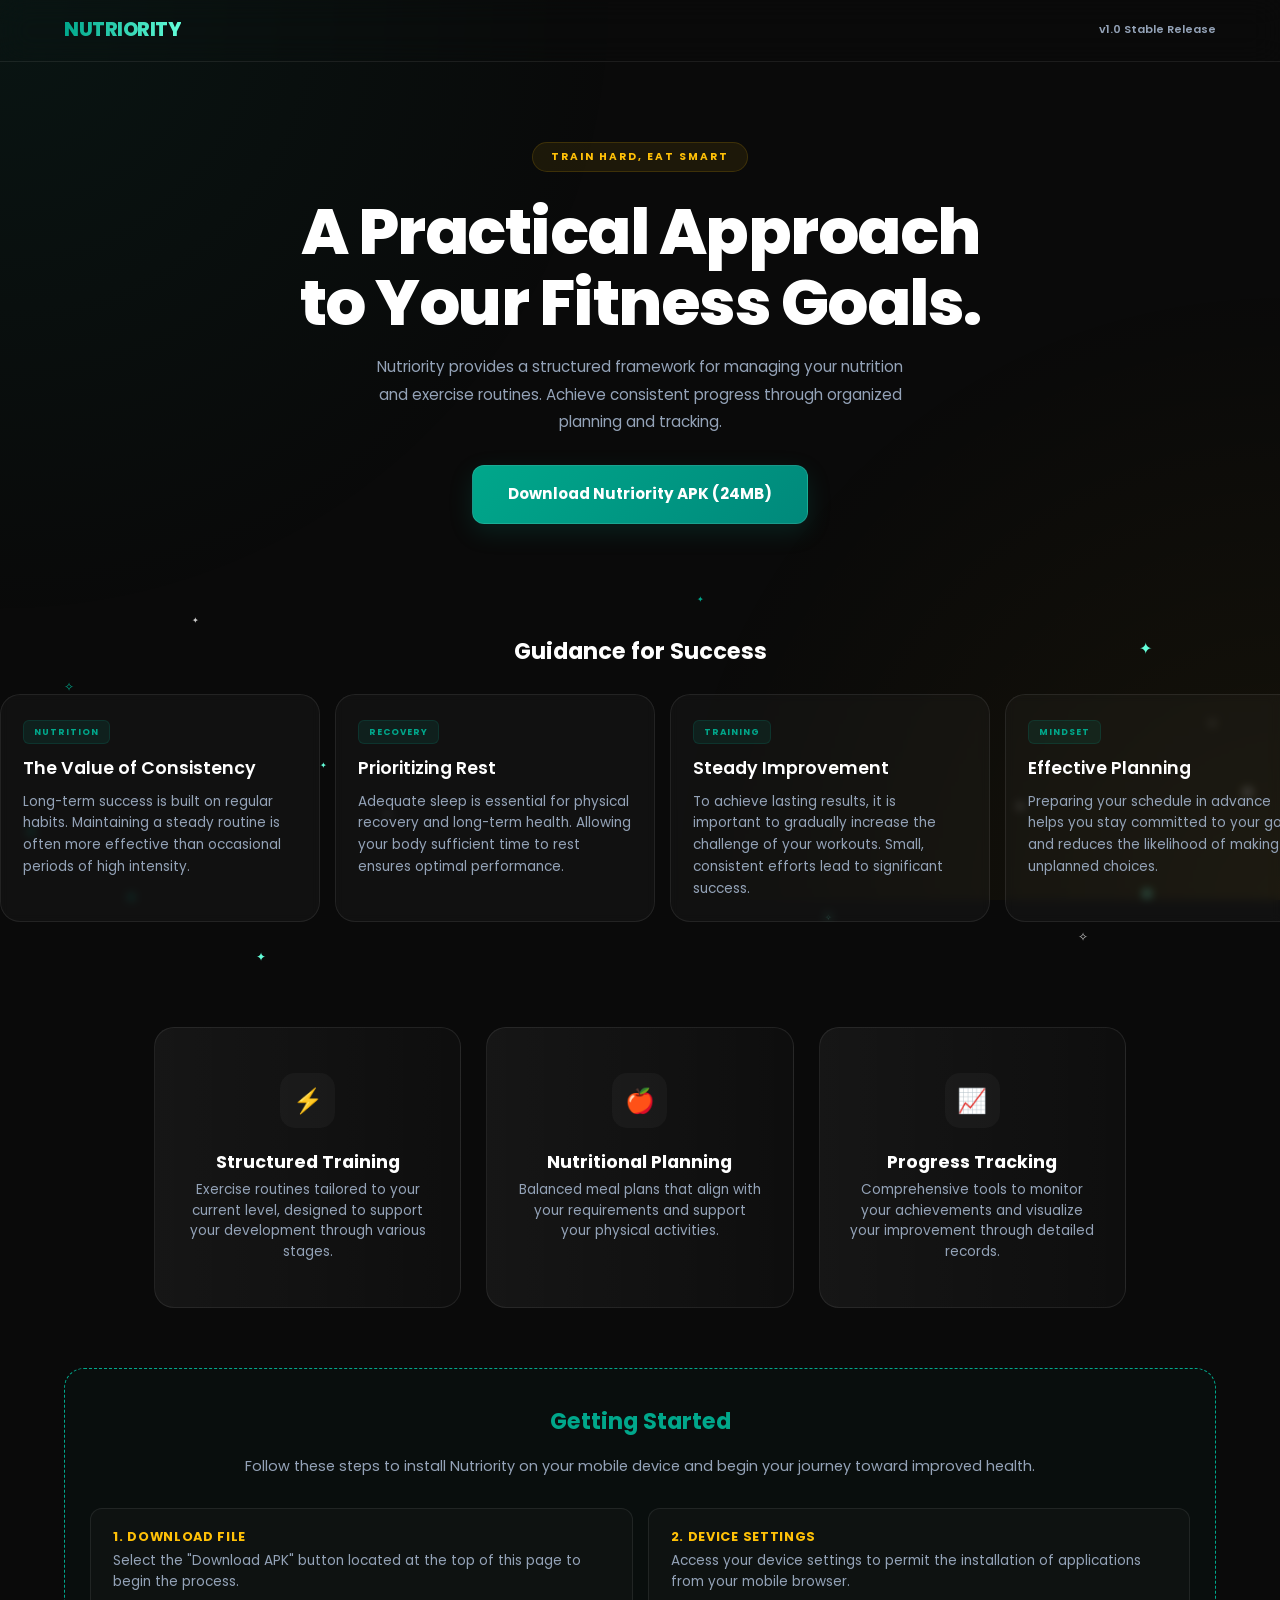
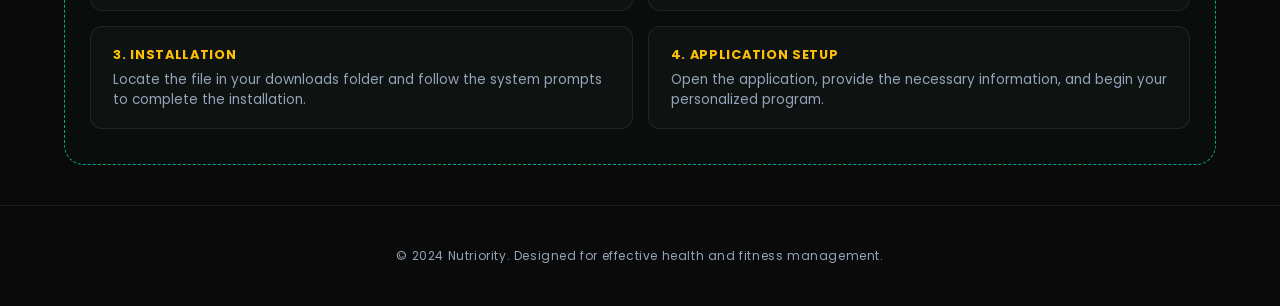
==== admin/index.html @ aab86466 "update" ====
<!DOCTYPE html>
<html lang="en">
<head>
    <meta charset="UTF-8">
    <meta name="viewport" content="width=device-width, initial-scale=1.0">
    <title>Nutriority | Effective Health and Fitness Management</title>
    <link href="https://fonts.googleapis.com/css2?family=Poppins:wght@300;400;500;600;700;800&display=swap" rel="stylesheet">
    <style>
        :root {
            --primary: #00A78B;
            --primary-glow: rgba(0, 167, 139, 0.15);
            --accent: #FFC107;
            --teal: #64ffda;
            --bg: #0A0A0A;
            --card-bg: rgba(255, 255, 255, 0.03);
            --border: rgba(255, 255, 255, 0.08);
            --text-main: #ffffff;
            --text-secondary: #94a3b8;
        }

        @keyframes float {
            0% { transform: translateY(0px); }
            50% { transform: translateY(-8px); }
            100% { transform: translateY(0px); }
        }

        @keyframes pulse-glow {
            0% { box-shadow: 0 0 0 0 rgba(0, 167, 139, 0.4); }
            70% { box-shadow: 0 0 0 15px rgba(0, 167, 139, 0); }
            100% { box-shadow: 0 0 0 0 rgba(0, 167, 139, 0); }
        }

        @keyframes twinkle-stars {
            0%, 100% { opacity: 0.1; transform: scale(0.6) rotate(0deg); }
            50% { opacity: 1; transform: scale(1.1) rotate(20deg); }
        }

        @keyframes scroll {
            0% { transform: translateX(0); }
            100% { transform: translateX(calc(-335px * 4)); }
        }

        * {
            margin: 0;
            padding: 0;
            box-sizing: border-box;
            font-family: 'Poppins', sans-serif;
        }

        body {
            background-color: var(--bg);
            color: var(--text-main);
            overflow-x: hidden;
            line-height: 1.6;
        }

        /* --- Ambient Background --- */
        .glow-overlay {
            position: fixed;
            width: 100vw;
            height: 100vh;
            background:
                radial-gradient(circle at 0% 0%, rgba(0, 167, 139, 0.07) 0%, transparent 40%),
                radial-gradient(circle at 100% 100%, rgba(255, 193, 7, 0.05) 0%, transparent 40%);
            z-index: -1;
            pointer-events: none;
        }

        /* --- Navigation --- */
        nav {
            padding: 15px 5%;
            display: flex;
            justify-content: space-between;
            align-items: center;
            border-bottom: 1px solid var(--border);
            backdrop-filter: blur(15px);
            position: sticky;
            top: 0;
            z-index: 1000;
        }

        .logo {
            font-weight: 800;
            font-size: 1.2rem;
            letter-spacing: -0.5px;
            background: linear-gradient(to right, var(--primary), var(--teal));
            -webkit-background-clip: text;
            -webkit-text-fill-color: transparent;
        }

        /* --- Hero Section --- */
        .hero {
            padding: 80px 5% 50px;
            text-align: center;
        }

        .motto {
            display: inline-block;
            padding: 6px 18px;
            background: rgba(255, 193, 7, 0.08);
            color: var(--accent);
            border-radius: 50px;
            font-size: 0.65rem;
            font-weight: 700;
            text-transform: uppercase;
            letter-spacing: 2px;
            margin-bottom: 25px;
            border: 1px solid rgba(255, 193, 7, 0.15);
            animation: float 4s ease-in-out infinite;
        }

        h1 {
            font-size: clamp(2.2rem, 10vw, 4rem);
            line-height: 1.1;
            margin-bottom: 15px;
            font-weight: 800;
            letter-spacing: -1.5px;
        }

        .hero p {
            color: var(--text-secondary);
            max-width: 550px;
            margin: 0 auto 30px;
            font-size: 0.95rem;
            padding: 0 10px;
            line-height: 1.8;
        }

        .cta-btn {
            background: linear-gradient(135deg, var(--primary), #00897B);
            color: white;
            padding: 16px 35px;
            border-radius: 12px;
            text-decoration: none;
            font-weight: 700;
            font-size: 0.95rem;
            transition: 0.4s cubic-bezier(0.175, 0.885, 0.32, 1.275);
            display: inline-block;
            box-shadow: 0 8px 25px var(--primary-glow);
            border: 1px solid rgba(255,255,255,0.1);
            animation: pulse-glow 2s infinite;
        }

        .cta-btn:hover {
            transform: translateY(-3px);
            animation: none;
        }

        /* --- Tips Carousel --- */
        .carousel-section {
            position: relative;
            padding: 40px 0;
            overflow: hidden;
        }

        .section-header {
            text-align: center;
            margin-top: 20px;
            padding: 0 5%;
        }

        .carousel-container {
            padding: 25px 0;
            display: flex;
            position: relative;
            width: 100%;
        }

        .carousel-track {
            display: flex;
            gap: 15px;
            animation: scroll 30s linear infinite;
            width: max-content;
        }

        /* Only pause on devices that support proper hover (desktops) to avoid "sticky hover" bugs on mobile */
        @media (hover: hover) {
            .carousel-container:hover .carousel-track {
                animation-play-state: paused;
            }
        }

        .tip-card {
            background: var(--card-bg);
            border: 1px solid var(--border);
            padding: 22px;
            border-radius: 20px;
            width: 320px;
            flex-shrink: 0;
            transition: 0.3s;
            backdrop-filter: blur(5px);
            position: relative;
            z-index: 2;
        }

        .tip-tag {
            display: inline-block;
            padding: 4px 10px;
            background: rgba(0, 167, 139, 0.1);
            color: var(--primary);
            border-radius: 6px;
            font-size: 0.55rem;
            font-weight: 700;
            text-transform: uppercase;
            letter-spacing: 1px;
            margin-bottom: 10px;
            border: 1px solid rgba(0, 167, 139, 0.15);
        }

        .tip-card h3 {
            margin-bottom: 8px;
            font-size: 1.1rem;
            font-weight: 600;
        }

        .tip-card p {
            font-size: 0.85rem;
            color: var(--text-secondary);
            line-height: 1.6;
        }

        /* Shimmering Stars Styling */
        .shimmer-star {
            position: absolute;
            font-size: 12px;
            color: rgba(255, 255, 255, 0.8);
            animation: twinkle-stars 3s infinite ease-in-out;
            pointer-events: none;
            z-index: 1;
            user-select: none;
        }

        .shimmer-star.green { color: var(--primary); }
        .shimmer-star.teal { color: var(--teal); }
        .shimmer-star.small { font-size: 8px; }
        .shimmer-star.large { font-size: 16px; }

        /* --- Features Grid (Steady) --- */
        .grid {
            display: flex;
            flex-direction: column;
            gap: 15px;
            padding: 40px 5% 60px;
            max-width: 600px;
            margin: 0 auto;
        }

        .feature-item {
            display: flex;
            align-items: center;
            padding: 22px 25px;
            background: linear-gradient(90deg, rgba(255,255,255,0.05) 0%, rgba(255,255,255,0.02) 100%);
            border-radius: 20px;
            border: 1px solid var(--border);
            text-align: left;
            transition: all 0.3s ease;
            gap: 20px;
        }

        .feature-item:hover {
            border-color: var(--primary);
            background: rgba(0, 167, 139, 0.05);
            transform: translateX(5px);
        }

        .icon-wrapper {
            flex-shrink: 0;
            width: 55px;
            height: 55px;
            display: flex;
            align-items: center;
            justify-content: center;
            border-radius: 15px;
            background: rgba(255, 255, 255, 0.03);
            border: none;
            font-size: 1.5rem;
        }

        .feature-text h3 {
            font-size: 1.1rem;
            font-weight: 700;
            margin-bottom: 4px;
        }

        .feature-text p {
            font-size: 0.85rem;
            color: var(--text-secondary);
            line-height: 1.5;
        }

        /* --- Installation Instruction --- */
        .install-instruction {
            background: rgba(0, 167, 139, 0.03);
            border: 1px dashed var(--primary);
            border-radius: 20px;
            padding: 35px 25px;
            margin: 0 5% 40px;
            text-align: center;
        }

        .install-instruction h2 {
            margin-bottom: 15px;
            font-size: 1.4rem;
            font-weight: 700;
            color: var(--primary);
        }

        .install-instruction > p {
            font-size: 0.9rem;
            color: var(--text-secondary);
            margin-bottom: 30px;
            line-height: 1.6;
        }

        .install-steps {
            display: flex;
            flex-direction: column;
            gap: 12px;
            text-align: left;
        }

        .install-step-item {
            padding: 18px 22px;
            background: rgba(255,255,255,0.02);
            border-radius: 12px;
            border: 1px solid var(--border);
            display: flex;
            flex-direction: column;
        }

        .install-step-item b {
            color: var(--accent);
            display: block;
            margin-bottom: 4px;
            font-size: 0.8rem;
            text-transform: uppercase;
            letter-spacing: 0.7px;
        }

        .install-step-item p {
            font-size: 0.85rem;
            line-height: 1.5;
            color: var(--text-secondary);
        }

        footer {
            padding: 40px 5%;
            text-align: center;
            border-top: 1px solid var(--border);
            font-size: 0.75rem;
            color: var(--text-secondary);
            letter-spacing: 0.6px;
        }

        /* Desktop Adjustments */
        @media (min-width: 769px) {
            .grid {
                flex-direction: row;
                max-width: 1100px;
                gap: 25px;
            }
            .feature-item {
                flex-direction: column;
                text-align: center;
                flex: 1;
                padding: 45px 30px;
            }
            .install-steps {
                display: grid;
                grid-template-columns: repeat(2, 1fr);
                gap: 15px;
            }
        }
    </style>
</head>
<body>

<div class="glow-overlay"></div>

<nav>
    <div class="logo">NUTRIORITY</div>
    <div style="font-size: 0.7rem; color: var(--text-secondary); font-weight: 600;">v1.0 Stable Release</div>
</nav>

<header class="hero">
    <span class="motto">Train Hard, Eat Smart</span>
    <h1>A Practical Approach<br>to Your Fitness Goals.</h1>
    <p>Nutriority provides a structured framework for managing your nutrition and exercise routines. Achieve consistent progress through organized planning and tracking.</p>
    <a href="#" class="cta-btn">Download Nutriority APK (24MB)</a>
</header>

<section class="carousel-section">
    <div class="section-header">
        <h2 style="font-weight: 700; font-size: 1.4rem;">Guidance for Success</h2>
    </div>

    <!-- Cool-toned Shimmering Star Field around Carousel -->
    <span class="shimmer-star small" style="top: 10%; left: 15%; animation-delay: 0.1s;">✦</span>
    <span class="shimmer-star green" style="top: 25%; left: 5%; animation-delay: 0.7s;">✧</span>
    <span class="shimmer-star large teal" style="top: 15%; right: 10%; animation-delay: 1.2s;">✦</span>
    <span class="shimmer-star small" style="top: 35%; right: 5%; animation-delay: 0.3s;">✧</span>
    <span class="shimmer-star green small" style="bottom: 20%; left: 10%; animation-delay: 2.1s;">✦</span>
    <span class="shimmer-star" style="bottom: 10%; right: 15%; animation-delay: 0.9s;">✧</span>
    <span class="shimmer-star teal" style="bottom: 5%; left: 20%; animation-delay: 1.5s;">✦</span>
    <span class="shimmer-star large white" style="top: 50%; right: 2%; animation-delay: 0.5s;">✧</span>
    <span class="shimmer-star small teal" style="top: 45%; left: 25%; animation-delay: 1.8s;">✦</span>
    <span class="shimmer-star green" style="top: 60%; left: 2%; animation-delay: 1.3s;">✧</span>
    <span class="shimmer-star small white" style="top: 55%; right: 20%; animation-delay: 2.5s;">✦</span>
    <span class="shimmer-star teal small" style="bottom: 15%; right: 35%; animation-delay: 0.4s;">✧</span>
    <span class="shimmer-star green small" style="top: 5%; right: 45%; animation-delay: 1.1s;">✦</span>
    <span class="shimmer-star small white" style="bottom: 40%; left: 30%; animation-delay: 0.6s;">✧</span>
    <span class="shimmer-star teal" style="top: 75%; right: 10%; animation-delay: 1.7s;">✦</span>
    
    <div class="carousel-container">
        <div class="carousel-track">
            <!-- Set 1 -->
            <div class="tip-card">
                <span class="tip-tag">Nutrition</span>
                <h3>The Value of Consistency</h3>
                <p>Long-term success is built on regular habits. Maintaining a steady routine is often more effective than occasional periods of high intensity.</p>
            </div>
            <div class="tip-card">
                <span class="tip-tag">Recovery</span>
                <h3>Prioritizing Rest</h3>
                <p>Adequate sleep is essential for physical recovery and long-term health. Allowing your body sufficient time to rest ensures optimal performance.</p>
            </div>
            <div class="tip-card">
                <span class="tip-tag">Training</span>
                <h3>Steady Improvement</h3>
                <p>To achieve lasting results, it is important to gradually increase the challenge of your workouts. Small, consistent efforts lead to significant success.</p>
            </div>
            <div class="tip-card">
                <span class="tip-tag">Mindset</span>
                <h3>Effective Planning</h3>
                <p>Preparing your schedule in advance helps you stay committed to your goals and reduces the likelihood of making unplanned choices.</p>
            </div>
            <!-- Set 2 (Duplicated for Seamless Infinite Loop) -->
            <div class="tip-card">
                <span class="tip-tag">Nutrition</span>
                <h3>The Value of Consistency</h3>
                <p>Long-term success is built on regular habits. Maintaining a steady routine is often more effective than occasional periods of high intensity.</p>
            </div>
            <div class="tip-card">
                <span class="tip-tag">Recovery</span>
                <h3>Prioritizing Rest</h3>
                <p>Adequate sleep is essential for physical recovery and long-term health. Allowing your body sufficient time to rest ensures optimal performance.</p>
            </div>
            <div class="tip-card">
                <span class="tip-tag">Training</span>
                <h3>Steady Improvement</h3>
                <p>To achieve lasting results, it is important to gradually increase the challenge of your workouts. Small, consistent efforts lead to significant success.</p>
            </div>
            <div class="tip-card">
                <span class="tip-tag">Mindset</span>
                <h3>Effective Planning</h3>
                <p>Preparing your schedule in advance helps you stay committed to your goals and reduces the likelihood of making unplanned choices.</p>
            </div>
        </div>
    </div>
</section>

<main class="grid">
    <div class="feature-item">
        <div class="icon-wrapper">
            <span>⚡</span>
        </div>
        <div class="feature-text">
            <h3>Structured Training</h3>
            <p>Exercise routines tailored to your current level, designed to support your development through various stages.</p>
        </div>
    </div>

    <div class="feature-item">
        <div class="icon-wrapper">
            <span>🍎</span>
        </div>
        <div class="feature-text">
            <h3>Nutritional Planning</h3>
            <p>Balanced meal plans that align with your requirements and support your physical activities.</p>
        </div>
    </div>

    <div class="feature-item">
        <div class="icon-wrapper">
            <span>📈</span>
        </div>
        <div class="feature-text">
            <h3>Progress Tracking</h3>
            <p>Comprehensive tools to monitor your achievements and visualize your improvement through detailed records.</p>
        </div>
    </div>
</main>

<section class="install-instruction">
    <h2>Getting Started</h2>
    <p>Follow these steps to install Nutriority on your mobile device and begin your journey toward improved health.</p>
    
    <div class="install-steps">
        <div class="install-step-item">
            <b>1. Download File</b>
            <p>Select the "Download APK" button located at the top of this page to begin the process.</p>
        </div>
        <div class="install-step-item">
            <b>2. Device Settings</b>
            <p>Access your device settings to permit the installation of applications from your mobile browser.</p>
        </div>
        <div class="install-step-item">
            <b>3. Installation</b>
            <p>Locate the file in your downloads folder and follow the system prompts to complete the installation.</p>
        </div>
        <div class="install-step-item">
            <b>4. Application Setup</b>
            <p>Open the application, provide the necessary information, and begin your personalized program.</p>
        </div>
    </div>
</section>

<footer>
    <p>&copy; 2024 Nutriority. Designed for effective health and fitness management.</p>
</footer>

</body>
</html>
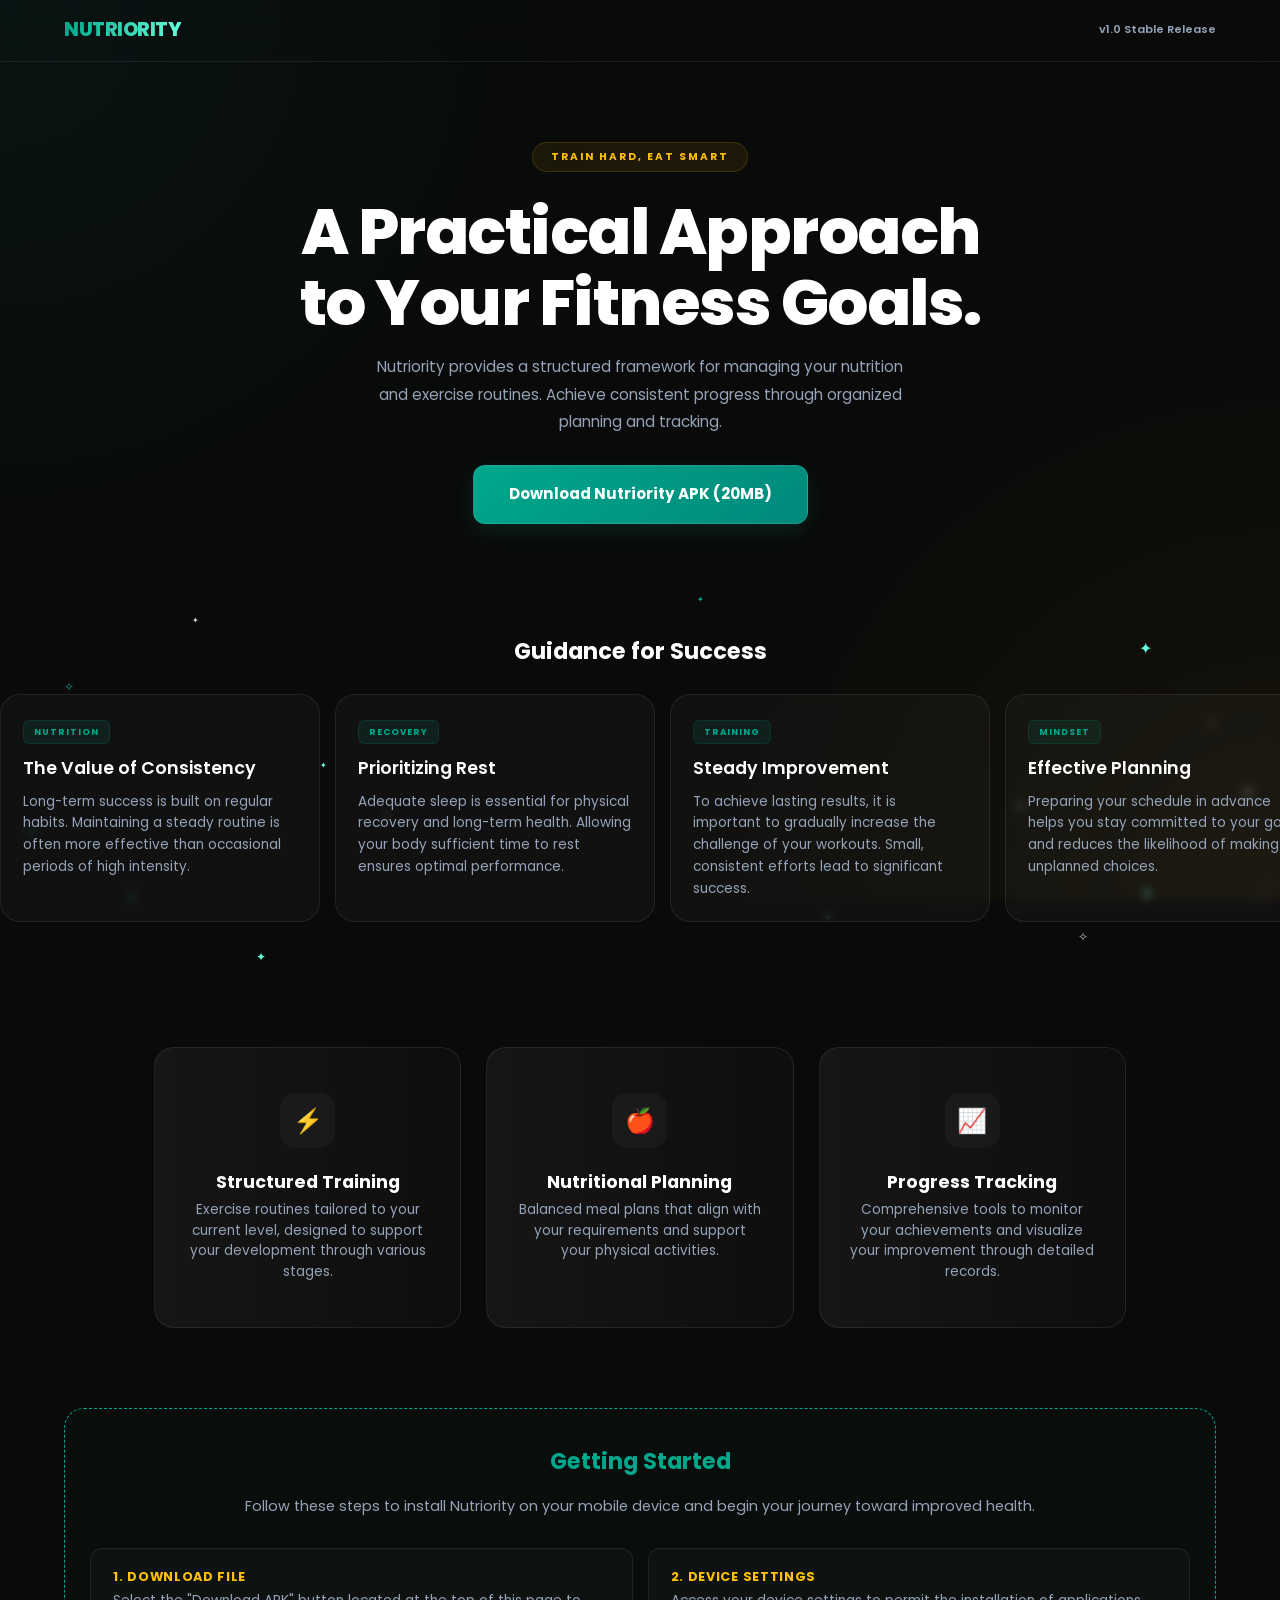
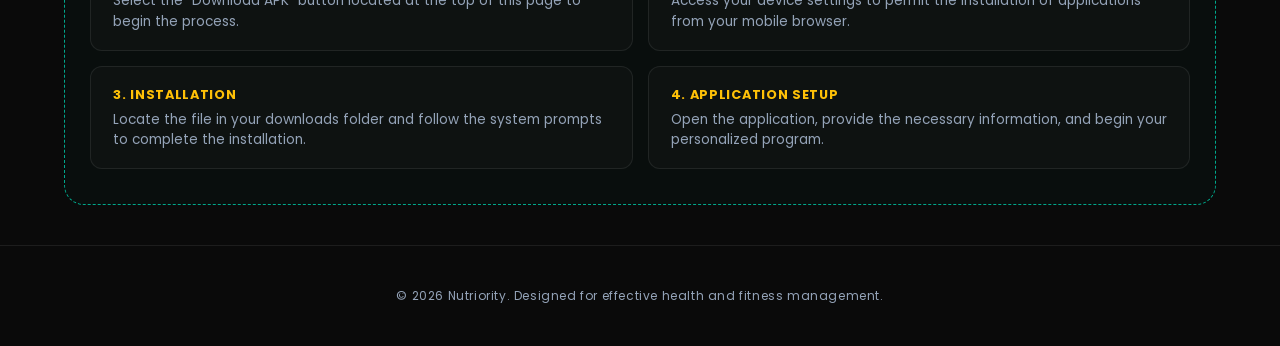
==== commit 466486fe: "update" ====
--- a/admin/index.html
+++ b/admin/index.html
@@ -3,7 +3,7 @@
 <head>
     <meta charset="UTF-8">
     <meta name="viewport" content="width=device-width, initial-scale=1.0">
-    <title>Nutriority | Effective Health and Fitness Management</title>
+    <title>Nutriority | Health Comes First</title>
     <link href="https://fonts.googleapis.com/css2?family=Poppins:wght@300;400;500;600;700;800&display=swap" rel="stylesheet">
     <style>
         :root {
@@ -171,11 +171,16 @@
             gap: 15px;
             animation: scroll 30s linear infinite;
             width: max-content;
-        }
-
-        /* Only pause on devices that support proper hover (desktops) to avoid "sticky hover" bugs on mobile */
+            transition: transform 0.5s ease;
+        }
+
+        .carousel-track.paused {
+            animation-play-state: paused;
+        }
+
+        /* Only pause on devices that support proper hover (desktops) */
         @media (hover: hover) {
-            .carousel-container:hover .carousel-track {
+            .carousel-container:hover .carousel-track:not(.paused) {
                 animation-play-state: paused;
             }
         }
@@ -187,10 +192,19 @@
             border-radius: 20px;
             width: 320px;
             flex-shrink: 0;
-            transition: 0.3s;
+            transition: all 0.4s cubic-bezier(0.175, 0.885, 0.32, 1.275);
             backdrop-filter: blur(5px);
             position: relative;
             z-index: 2;
+            cursor: pointer;
+        }
+
+        .tip-card.active {
+            border-color: var(--primary);
+            background: rgba(0, 167, 139, 0.1);
+            transform: scale(1.05);
+            z-index: 10;
+            box-shadow: 0 0 30px var(--primary-glow);
         }
 
         .tip-tag {
@@ -240,7 +254,7 @@
             display: flex;
             flex-direction: column;
             gap: 15px;
-            padding: 40px 5% 60px;
+            padding: 60px 5% 80px;
             max-width: 600px;
             margin: 0 auto;
         }
@@ -386,7 +400,7 @@
     <span class="motto">Train Hard, Eat Smart</span>
     <h1>A Practical Approach<br>to Your Fitness Goals.</h1>
     <p>Nutriority provides a structured framework for managing your nutrition and exercise routines. Achieve consistent progress through organized planning and tracking.</p>
-    <a href="#" class="cta-btn">Download Nutriority APK (24MB)</a>
+    <a href="https://github.com/Nutriority/Installer/releases/download/v1.0.0/Nutriority.apk" class="cta-btn">Download Nutriority APK (20MB)</a>
 </header>
 
 <section class="carousel-section">
@@ -434,7 +448,7 @@
                 <h3>Effective Planning</h3>
                 <p>Preparing your schedule in advance helps you stay committed to your goals and reduces the likelihood of making unplanned choices.</p>
             </div>
-            <!-- Set 2 (Duplicated for Seamless Infinite Loop) -->
+            <!-- Set 2 -->
             <div class="tip-card">
                 <span class="tip-tag">Nutrition</span>
                 <h3>The Value of Consistency</h3>
@@ -516,8 +530,27 @@
 </section>
 
 <footer>
-    <p>&copy; 2024 Nutriority. Designed for effective health and fitness management.</p>
+    <p>&copy; 2026 Nutriority. Designed for effective health and fitness management.</p>
 </footer>
+
+<script>
+    // Handle card clicks for highlighting and pausing carousel
+    document.querySelectorAll('.tip-card').forEach(card => {
+        card.addEventListener('click', (e) => {
+            const track = document.querySelector('.carousel-track');
+            const isActive = card.classList.contains('active');
+            
+            // Remove active from all cards
+            document.querySelectorAll('.tip-card').forEach(c => c.classList.remove('active'));
+            track.classList.remove('paused');
+
+            if (!isActive) {
+                card.classList.add('active');
+                track.classList.add('paused');
+            }
+        });
+    });
+</script>
 
 </body>
 </html>
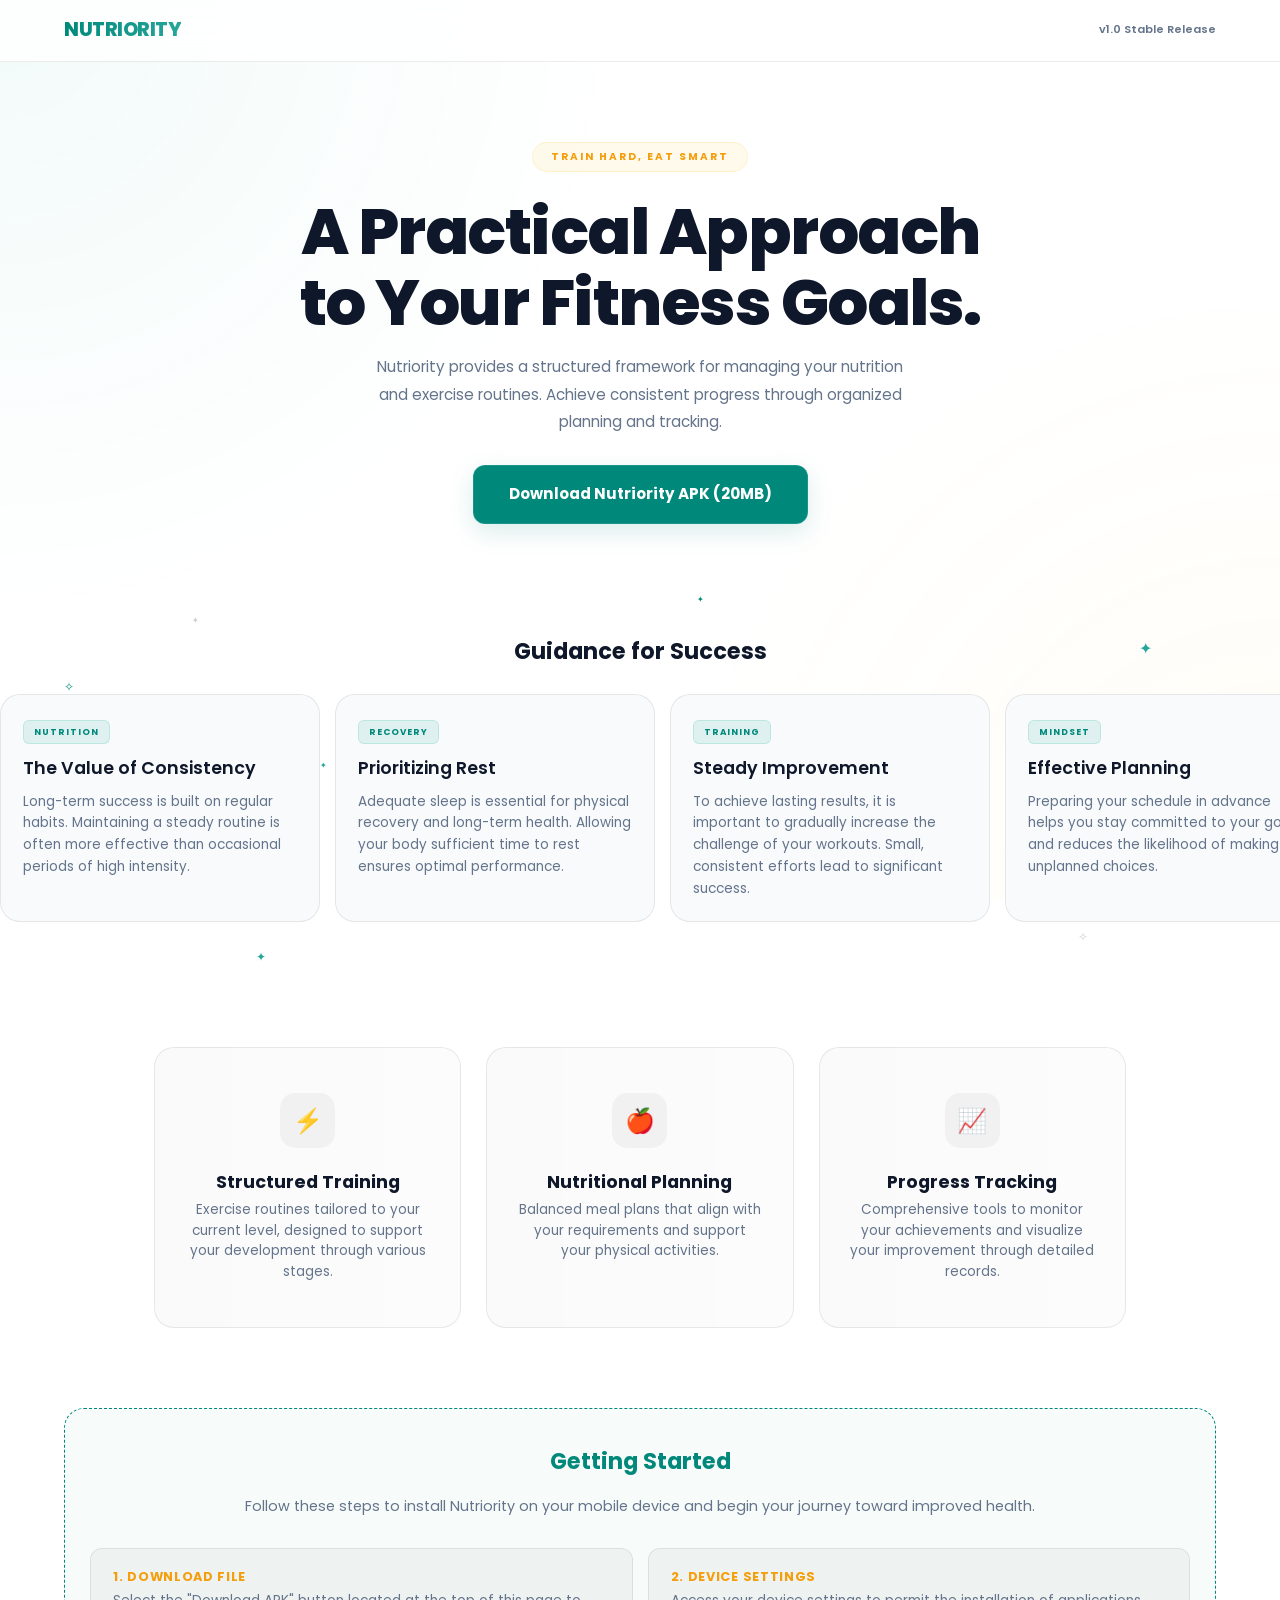
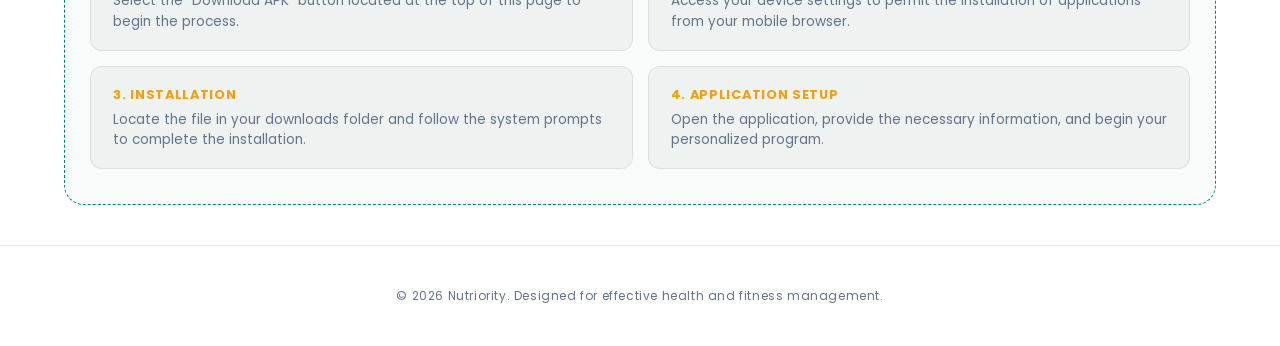
==== commit 124fbc5f: "update" ====
--- a/admin/index.html
+++ b/admin/index.html
@@ -7,15 +7,44 @@
     <link href="https://fonts.googleapis.com/css2?family=Poppins:wght@300;400;500;600;700;800&display=swap" rel="stylesheet">
     <style>
         :root {
-            --primary: #00A78B;
-            --primary-glow: rgba(0, 167, 139, 0.15);
-            --accent: #FFC107;
-            --teal: #64ffda;
-            --bg: #0A0A0A;
-            --card-bg: rgba(255, 255, 255, 0.03);
-            --border: rgba(255, 255, 255, 0.08);
-            --text-main: #ffffff;
-            --text-secondary: #94a3b8;
+            /* Light Mode (Default) */
+            --primary: #00897B;
+            --primary-glow: rgba(0, 137, 123, 0.15);
+            --accent: #F59E0B;
+            --teal: #26a69a;
+            --bg: #ffffff;
+            --card-bg: #f8fafc;
+            --border: rgba(0, 0, 0, 0.08);
+            --text-main: #0f172a;
+            --text-secondary: #64748b;
+            --nav-bg: rgba(255, 255, 255, 0.8);
+            --hero-glow-1: rgba(0, 167, 139, 0.05);
+            --hero-glow-2: rgba(255, 193, 7, 0.04);
+            --feature-bg: linear-gradient(90deg, rgba(0,0,0,0.02) 0%, rgba(0,0,0,0.01) 100%);
+            --icon-bg: rgba(0, 0, 0, 0.04);
+            --star-color: rgba(0, 0, 0, 0.2);
+            --card-active-bg: rgba(0, 137, 123, 0.08);
+        }
+
+        @media (prefers-color-scheme: dark) {
+            :root {
+                --primary: #00A78B;
+                --primary-glow: rgba(0, 167, 139, 0.2);
+                --accent: #FFC107;
+                --teal: #64ffda;
+                --bg: #0A0A0A;
+                --card-bg: rgba(255, 255, 255, 0.03);
+                --border: rgba(255, 255, 255, 0.08);
+                --text-main: #ffffff;
+                --text-secondary: #94a3b8;
+                --nav-bg: rgba(10, 10, 10, 0.8);
+                --hero-glow-1: rgba(0, 167, 139, 0.07);
+                --hero-glow-2: rgba(255, 193, 7, 0.05);
+                --feature-bg: linear-gradient(90deg, rgba(255,255,255,0.05) 0%, rgba(255,255,255,0.02) 100%);
+                --icon-bg: rgba(255, 255, 255, 0.03);
+                --star-color: rgba(255, 255, 255, 0.4);
+                --card-active-bg: rgba(0, 167, 139, 0.1);
+            }
         }
 
         @keyframes float {
@@ -25,7 +54,7 @@
         }
 
         @keyframes pulse-glow {
-            0% { box-shadow: 0 0 0 0 rgba(0, 167, 139, 0.4); }
+            0% { box-shadow: 0 0 0 0 var(--primary-glow); }
             70% { box-shadow: 0 0 0 15px rgba(0, 167, 139, 0); }
             100% { box-shadow: 0 0 0 0 rgba(0, 167, 139, 0); }
         }
@@ -52,6 +81,7 @@
             color: var(--text-main);
             overflow-x: hidden;
             line-height: 1.6;
+            transition: background-color 0.3s ease, color 0.3s ease;
         }
 
         /* --- Ambient Background --- */
@@ -60,8 +90,8 @@
             width: 100vw;
             height: 100vh;
             background:
-                radial-gradient(circle at 0% 0%, rgba(0, 167, 139, 0.07) 0%, transparent 40%),
-                radial-gradient(circle at 100% 100%, rgba(255, 193, 7, 0.05) 0%, transparent 40%);
+                radial-gradient(circle at 0% 0%, var(--hero-glow-1) 0%, transparent 40%),
+                radial-gradient(circle at 100% 100%, var(--hero-glow-2) 0%, transparent 40%);
             z-index: -1;
             pointer-events: none;
         }
@@ -74,6 +104,7 @@
             align-items: center;
             border-bottom: 1px solid var(--border);
             backdrop-filter: blur(15px);
+            background-color: var(--nav-bg);
             position: sticky;
             top: 0;
             z-index: 1000;
@@ -178,7 +209,6 @@
             animation-play-state: paused;
         }
 
-        /* Only pause on devices that support proper hover (desktops) */
         @media (hover: hover) {
             .carousel-container:hover .carousel-track:not(.paused) {
                 animation-play-state: paused;
@@ -201,7 +231,7 @@
 
         .tip-card.active {
             border-color: var(--primary);
-            background: rgba(0, 167, 139, 0.1);
+            background: var(--card-active-bg);
             transform: scale(1.05);
             z-index: 10;
             box-shadow: 0 0 30px var(--primary-glow);
@@ -237,7 +267,7 @@
         .shimmer-star {
             position: absolute;
             font-size: 12px;
-            color: rgba(255, 255, 255, 0.8);
+            color: var(--star-color);
             animation: twinkle-stars 3s infinite ease-in-out;
             pointer-events: none;
             z-index: 1;
@@ -263,7 +293,7 @@
             display: flex;
             align-items: center;
             padding: 22px 25px;
-            background: linear-gradient(90deg, rgba(255,255,255,0.05) 0%, rgba(255,255,255,0.02) 100%);
+            background: var(--feature-bg);
             border-radius: 20px;
             border: 1px solid var(--border);
             text-align: left;
@@ -285,7 +315,7 @@
             align-items: center;
             justify-content: center;
             border-radius: 15px;
-            background: rgba(255, 255, 255, 0.03);
+            background: var(--icon-bg);
             border: none;
             font-size: 1.5rem;
         }
@@ -335,7 +365,7 @@
 
         .install-step-item {
             padding: 18px 22px;
-            background: rgba(255,255,255,0.02);
+            background: var(--icon-bg);
             border-radius: 12px;
             border: 1px solid var(--border);
             display: flex;
@@ -366,7 +396,6 @@
             letter-spacing: 0.6px;
         }
 
-        /* Desktop Adjustments */
         @media (min-width: 769px) {
             .grid {
                 flex-direction: row;
@@ -408,7 +437,7 @@
         <h2 style="font-weight: 700; font-size: 1.4rem;">Guidance for Success</h2>
     </div>
 
-    <!-- Cool-toned Shimmering Star Field around Carousel -->
+    <!-- Shimmering Star Field around Carousel -->
     <span class="shimmer-star small" style="top: 10%; left: 15%; animation-delay: 0.1s;">✦</span>
     <span class="shimmer-star green" style="top: 25%; left: 5%; animation-delay: 0.7s;">✧</span>
     <span class="shimmer-star large teal" style="top: 15%; right: 10%; animation-delay: 1.2s;">✦</span>
@@ -416,13 +445,13 @@
     <span class="shimmer-star green small" style="bottom: 20%; left: 10%; animation-delay: 2.1s;">✦</span>
     <span class="shimmer-star" style="bottom: 10%; right: 15%; animation-delay: 0.9s;">✧</span>
     <span class="shimmer-star teal" style="bottom: 5%; left: 20%; animation-delay: 1.5s;">✦</span>
-    <span class="shimmer-star large white" style="top: 50%; right: 2%; animation-delay: 0.5s;">✧</span>
+    <span class="shimmer-star large" style="top: 50%; right: 2%; animation-delay: 0.5s;">✧</span>
     <span class="shimmer-star small teal" style="top: 45%; left: 25%; animation-delay: 1.8s;">✦</span>
     <span class="shimmer-star green" style="top: 60%; left: 2%; animation-delay: 1.3s;">✧</span>
-    <span class="shimmer-star small white" style="top: 55%; right: 20%; animation-delay: 2.5s;">✦</span>
+    <span class="shimmer-star small" style="top: 55%; right: 20%; animation-delay: 2.5s;">✦</span>
     <span class="shimmer-star teal small" style="bottom: 15%; right: 35%; animation-delay: 0.4s;">✧</span>
     <span class="shimmer-star green small" style="top: 5%; right: 45%; animation-delay: 1.1s;">✦</span>
-    <span class="shimmer-star small white" style="bottom: 40%; left: 30%; animation-delay: 0.6s;">✧</span>
+    <span class="shimmer-star small" style="bottom: 40%; left: 30%; animation-delay: 0.6s;">✧</span>
     <span class="shimmer-star teal" style="top: 75%; right: 10%; animation-delay: 1.7s;">✦</span>
     
     <div class="carousel-container">
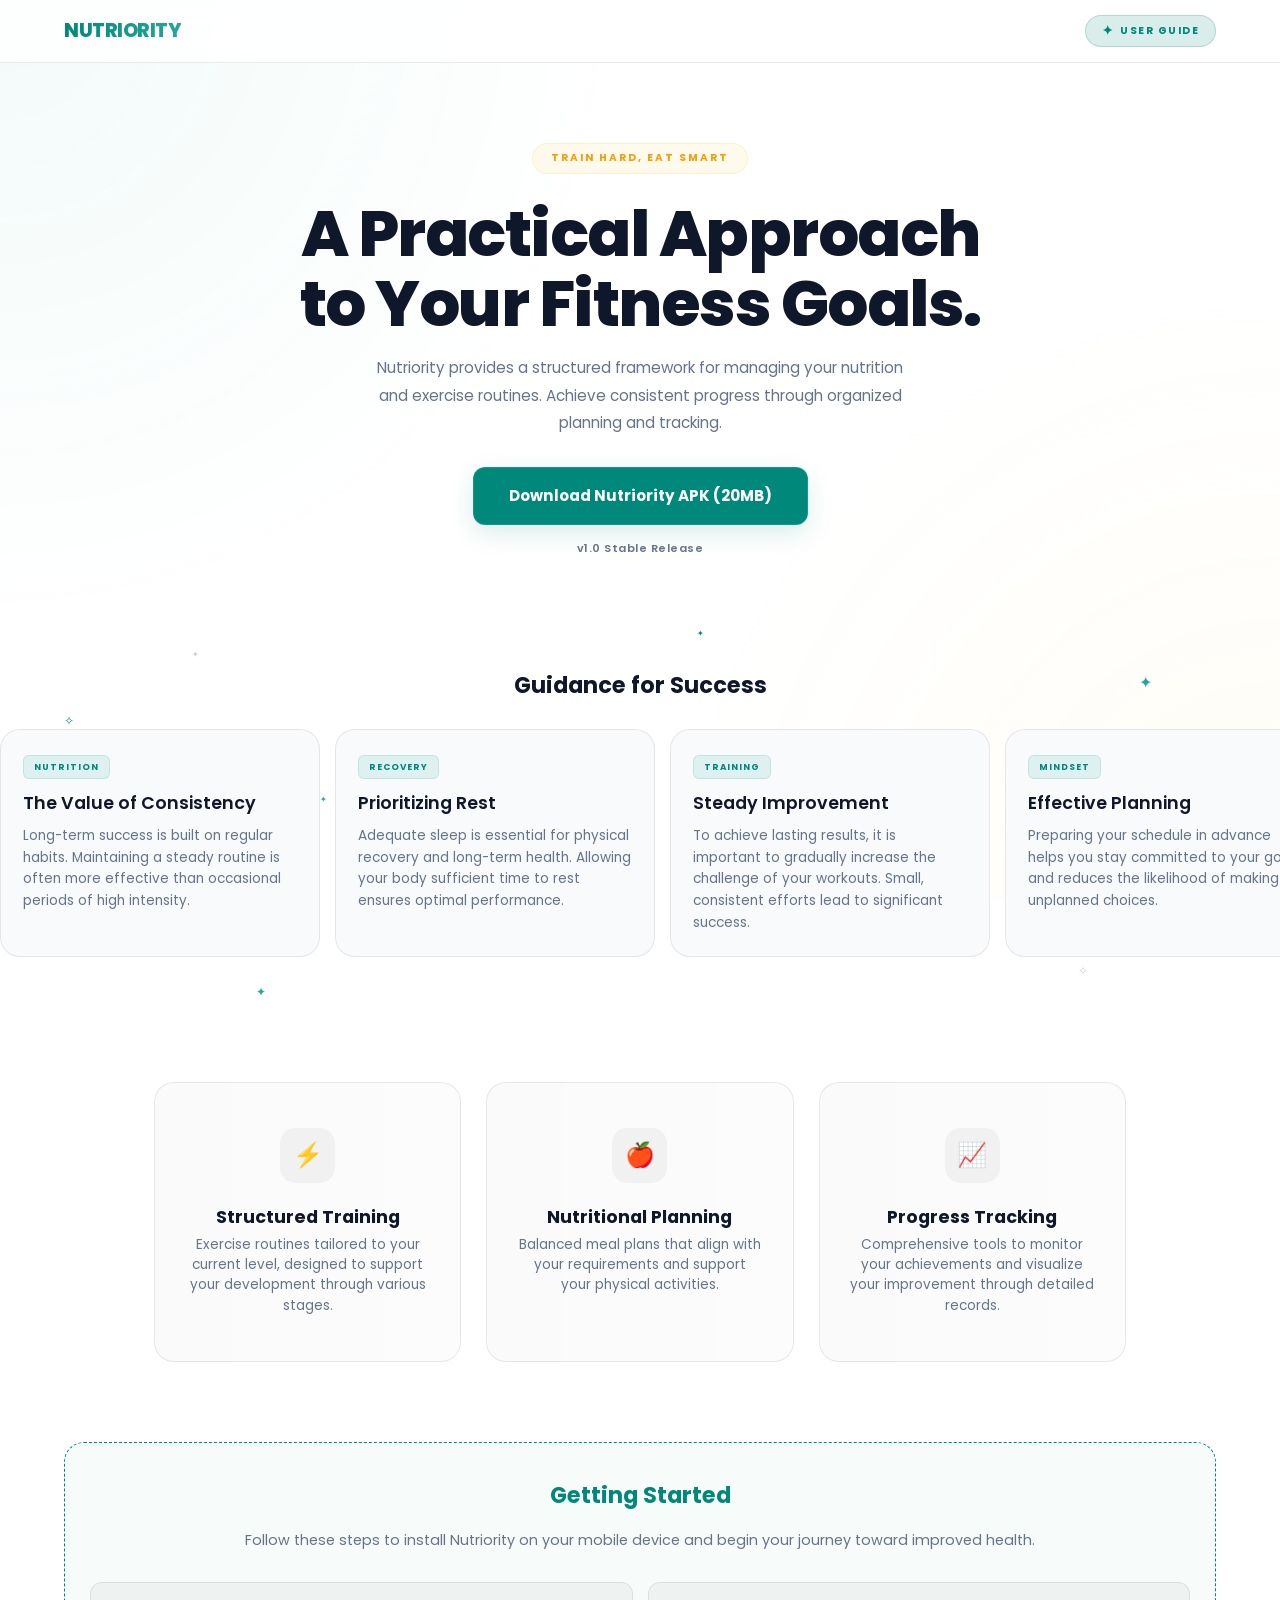
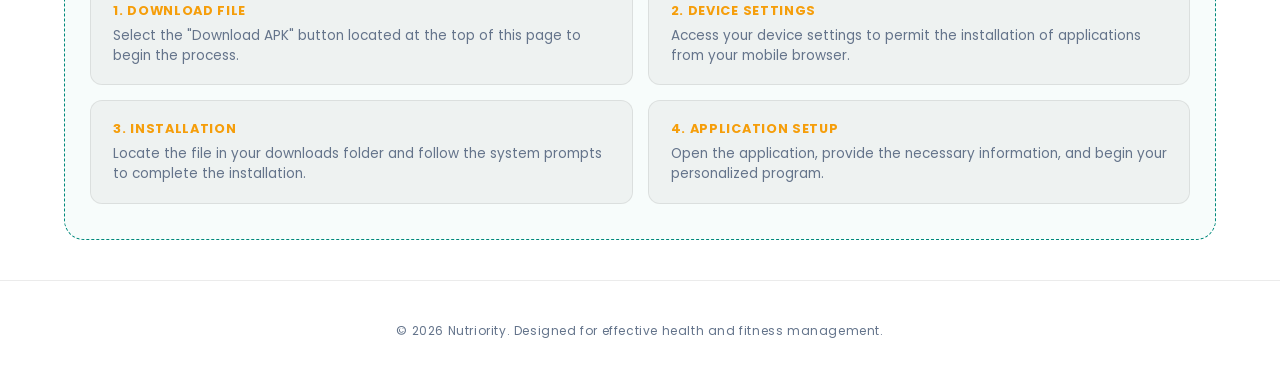
==== commit 260c97d5: "update" ====
--- a/admin/index.html
+++ b/admin/index.html
@@ -4,6 +4,7 @@
     <meta charset="UTF-8">
     <meta name="viewport" content="width=device-width, initial-scale=1.0">
     <title>Nutriority | Health Comes First</title>
+    <link rel="icon" type="image/png" href="assets/logo.png">
     <link href="https://fonts.googleapis.com/css2?family=Poppins:wght@300;400;500;600;700;800&display=swap" rel="stylesheet">
     <style>
         :root {
@@ -119,6 +120,36 @@
             -webkit-text-fill-color: transparent;
         }
 
+        .nav-guide-btn {
+            background: var(--primary-glow);
+            color: var(--primary);
+            padding: 6px 16px;
+            border-radius: 50px;
+            font-weight: 700;
+            font-size: 0.65rem;
+            text-transform: uppercase;
+            letter-spacing: 1.5px;
+            border: 1px solid rgba(0, 137, 123, 0.2);
+            cursor: pointer;
+            transition: all 0.3s ease;
+            display: flex;
+            align-items: center;
+            gap: 6px;
+        }
+
+        .nav-guide-btn::before {
+            content: '✦';
+            font-size: 0.8rem;
+        }
+
+        .nav-guide-btn:hover {
+            background: var(--primary);
+            color: white;
+            border-color: var(--primary);
+            box-shadow: 0 4px 12px var(--primary-glow);
+            transform: translateY(-1px);
+        }
+
         /* --- Hero Section --- */
         .hero {
             padding: 80px 5% 50px;
@@ -175,6 +206,132 @@
         .cta-btn:hover {
             transform: translateY(-3px);
             animation: none;
+        }
+
+        .version-text {
+            display: block;
+            margin-top: 15px;
+            font-size: 0.7rem;
+            color: var(--text-secondary);
+            font-weight: 600;
+            letter-spacing: 0.5px;
+        }
+
+        /* --- User Guide Modal --- */
+        .modal-overlay {
+            position: fixed;
+            top: 0;
+            left: 0;
+            width: 100%;
+            height: 100%;
+            background: rgba(0, 0, 0, 0.85);
+            backdrop-filter: blur(10px);
+            display: none;
+            justify-content: center;
+            align-items: center;
+            z-index: 2000;
+            padding: 20px;
+        }
+
+        .modal-overlay.active {
+            display: flex;
+        }
+
+        .modal-content {
+            background: var(--bg);
+            width: 100%;
+            max-width: 500px;
+            border-radius: 25px;
+            position: relative;
+            overflow: hidden;
+            border: 1px solid var(--border);
+            box-shadow: 0 25px 50px -12px rgba(0, 0, 0, 0.5);
+        }
+
+        .modal-header {
+            padding: 20px;
+            display: flex;
+            justify-content: space-between;
+            align-items: center;
+            border-bottom: 1px solid var(--border);
+        }
+
+        .modal-header h2 {
+            font-size: 1.2rem;
+            font-weight: 700;
+        }
+
+        .close-modal {
+            background: var(--icon-bg);
+            border: none;
+            width: 35px;
+            height: 35px;
+            border-radius: 50%;
+            cursor: pointer;
+            display: flex;
+            align-items: center;
+            justify-content: center;
+            color: var(--text-main);
+            font-size: 1.2rem;
+            transition: 0.3s;
+        }
+
+        .close-modal:hover {
+            background: rgba(255, 0, 0, 0.1);
+            color: #ff4444;
+        }
+
+        .guide-gallery {
+            display: flex;
+            overflow-x: auto;
+            scroll-snap-type: x mandatory;
+            scroll-behavior: smooth;
+            -webkit-overflow-scrolling: touch;
+            padding: 20px;
+            gap: 20px;
+        }
+
+        .guide-gallery::-webkit-scrollbar {
+            height: 6px;
+        }
+
+        .guide-gallery::-webkit-scrollbar-thumb {
+            background: var(--primary);
+            border-radius: 10px;
+        }
+
+        .guide-slide {
+            flex: 0 0 100%;
+            scroll-snap-align: center;
+            display: flex;
+            flex-direction: column;
+            align-items: center;
+            text-align: center;
+        }
+
+        .guide-slide img {
+            width: 100%;
+            border-radius: 15px;
+            object-fit: contain;
+            margin-bottom: 15px;
+            background: var(--icon-bg);
+            height: 500px;
+        }
+
+        .guide-slide p {
+            font-size: 0.9rem;
+            color: var(--text-secondary);
+            padding: 0 10px 10px;
+        }
+
+        .swipe-hint {
+            padding: 10px;
+            text-align: center;
+            font-size: 0.75rem;
+            color: var(--primary);
+            font-weight: 600;
+            text-transform: uppercase;
+            letter-spacing: 1px;
         }
 
         /* --- Tips Carousel --- */
@@ -422,7 +579,7 @@
 
 <nav>
     <div class="logo">NUTRIORITY</div>
-    <div style="font-size: 0.7rem; color: var(--text-secondary); font-weight: 600;">v1.0 Stable Release</div>
+    <button id="openGuide" class="nav-guide-btn">User Guide</button>
 </nav>
 
 <header class="hero">
@@ -430,6 +587,7 @@
     <h1>A Practical Approach<br>to Your Fitness Goals.</h1>
     <p>Nutriority provides a structured framework for managing your nutrition and exercise routines. Achieve consistent progress through organized planning and tracking.</p>
     <a href="https://github.com/Nutriority/Installer/releases/download/v1.0.0/Nutriority.apk" class="cta-btn">Download Nutriority APK (20MB)</a>
+    <div class="version-text">v1.0 Stable Release</div>
 </header>
 
 <section class="carousel-section">
@@ -562,14 +720,73 @@
     <p>&copy; 2026 Nutriority. Designed for effective health and fitness management.</p>
 </footer>
 
+<!-- User Guide Modal Structure -->
+<div class="modal-overlay" id="guideModal">
+    <div class="modal-content">
+        <div class="modal-header">
+            <h2>User Guide</h2>
+            <button class="close-modal" id="closeGuide">&times;</button>
+        </div>
+        <div class="guide-gallery">
+            <!-- Slide 1: Login -->
+            <div class="guide-slide">
+                <img src="assets/login-page.jpg" alt="Login Page">
+                <p>Access your account to stay on track with your fitness goals.</p>
+            </div>
+            <!-- Slide 2: Home -->
+            <div class="guide-slide">
+                <img src="assets/home-page.jpg" alt="Home Page">
+                <p>Get a quick overview of your journey and upcoming tasks.</p>
+            </div>
+            <!-- Slide 3: Workout -->
+            <div class="guide-slide">
+                <img src="assets/workout-page.jpg" alt="Workout Page">
+                <p>Discover and follow structured workout plans tailored for you.</p>
+            </div>
+            <!-- Slide 4: Meal -->
+            <div class="guide-slide">
+                <img src="assets/meal-page.jpg" alt="Meal Page">
+                <p>Plan and track your nutrition with balanced meal recommendations.</p>
+            </div>
+            <!-- Slide 5: Profile -->
+            <div class="guide-slide">
+                <img src="assets/profile-page.jpg" alt="Profile Page">
+                <p>Manage your personal data and monitor your overall progress.</p>
+            </div>
+        </div>
+        <div class="swipe-hint">Swipe to see more &rarr;</div>
+    </div>
+</div>
+
 <script>
+    // User Guide Modal Logic
+    const openBtn = document.getElementById('openGuide');
+    const closeBtn = document.getElementById('closeGuide');
+    const modal = document.getElementById('guideModal');
+
+    openBtn.addEventListener('click', () => {
+        modal.classList.add('active');
+        document.body.style.overflow = 'hidden';
+    });
+
+    closeBtn.addEventListener('click', () => {
+        modal.classList.remove('active');
+        document.body.style.overflow = '';
+    });
+
+    modal.addEventListener('click', (e) => {
+        if (e.target === modal) {
+            modal.classList.remove('active');
+            document.body.style.overflow = '';
+        }
+    });
+
     // Handle card clicks for highlighting and pausing carousel
     document.querySelectorAll('.tip-card').forEach(card => {
         card.addEventListener('click', (e) => {
             const track = document.querySelector('.carousel-track');
             const isActive = card.classList.contains('active');
             
-            // Remove active from all cards
             document.querySelectorAll('.tip-card').forEach(c => c.classList.remove('active'));
             track.classList.remove('paused');
 
